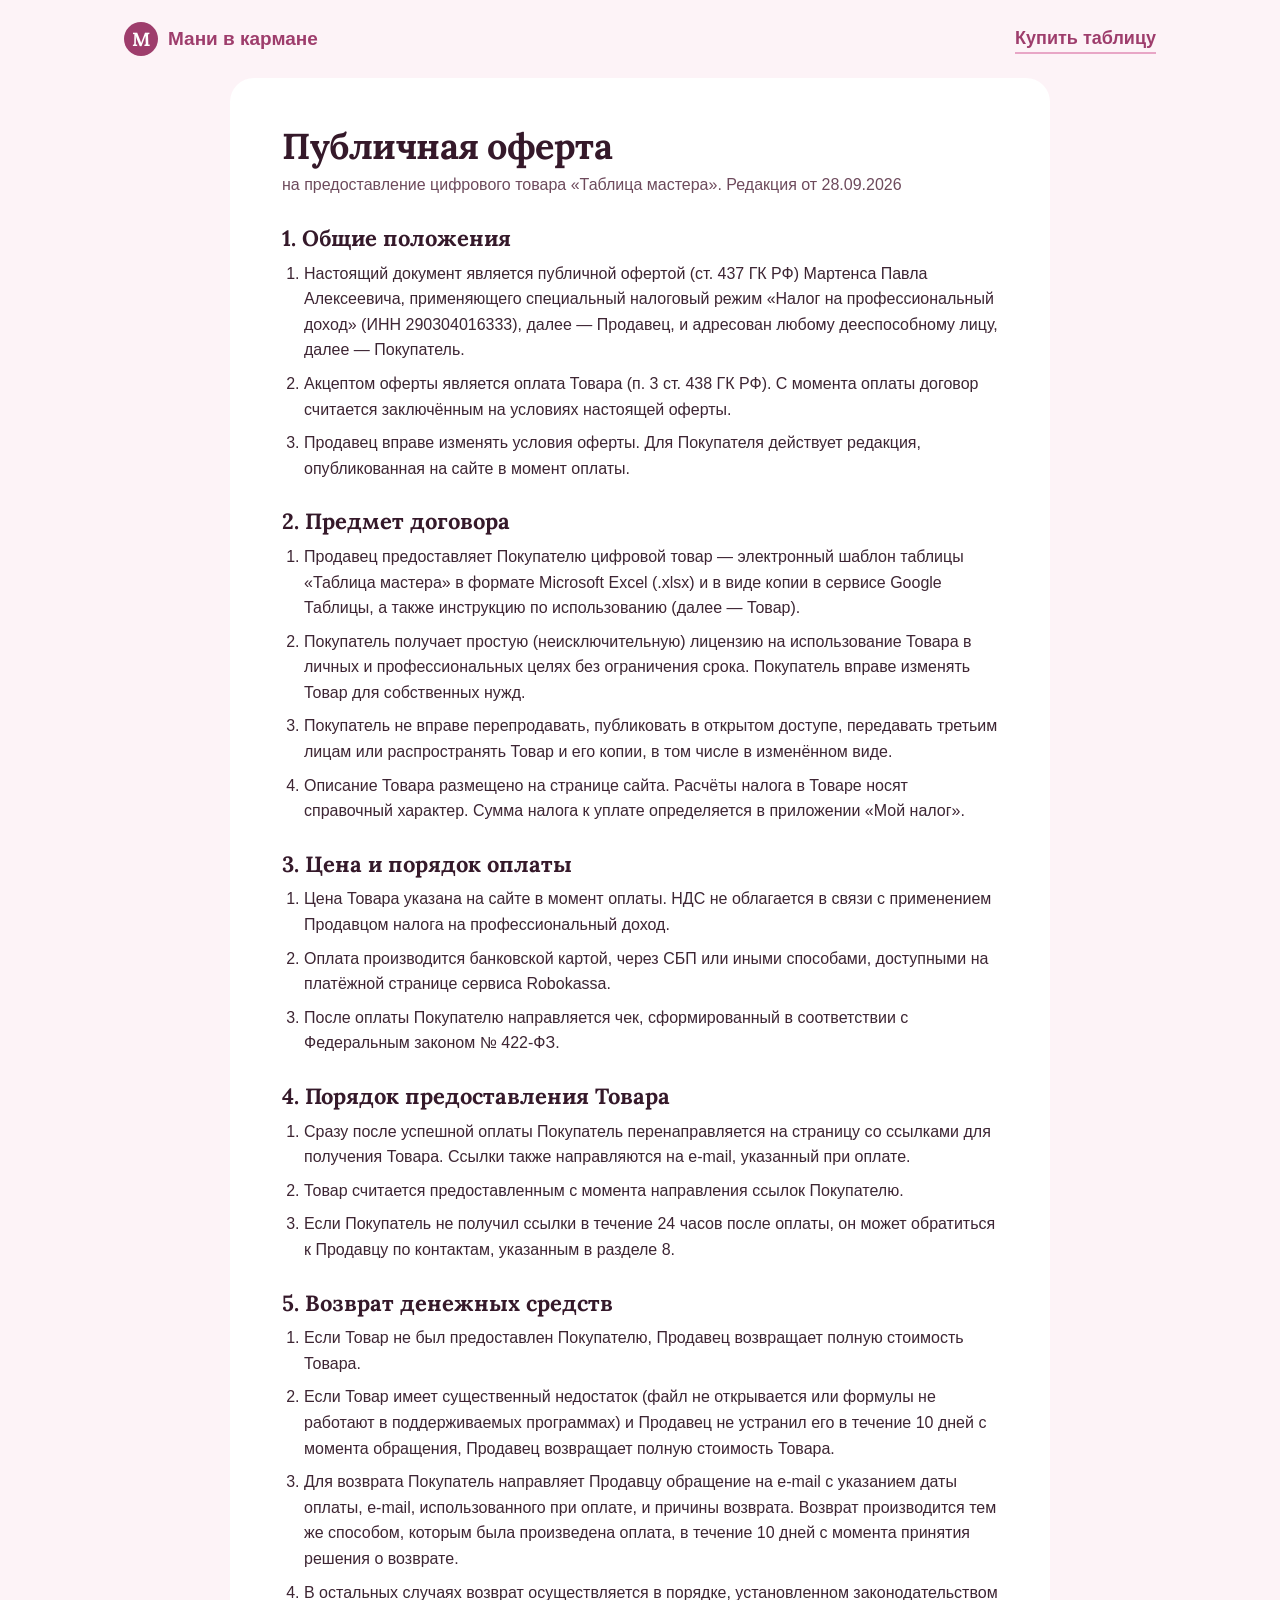
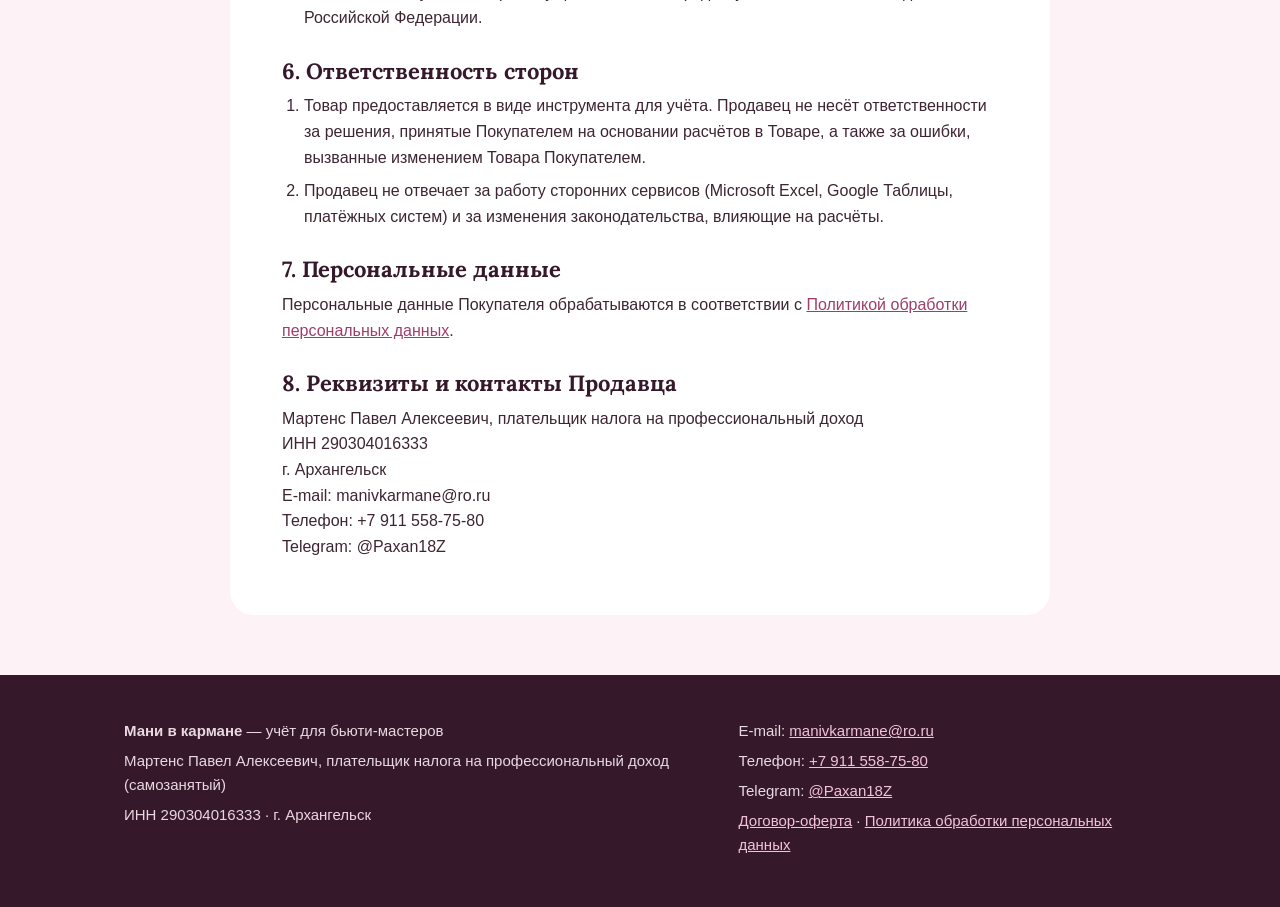
==== oferta.html @ c9b39fa6 "Add files via upload" ====
<!doctype html><html lang="ru"><head><meta charset="utf-8"><meta name="viewport" content="width=device-width,initial-scale=1">
<title>Договор-оферта | Мани в кармане</title><meta name="description" content="Публичная оферта на предоставление цифрового товара"><link rel="stylesheet" href="style.css">
<link rel="icon" href="data:image/svg+xml,<svg xmlns='http://www.w3.org/2000/svg' viewBox='0 0 64 64'><circle cx='32' cy='32' r='32' fill='%239e3d6c'/><text x='32' y='44' font-size='36' text-anchor='middle' fill='white' font-family='Georgia'>М</text></svg>"></head><body>
<header class="top"><div class="wrap"><a class="logo" href="index.html"><span class="m">М</span>Мани в кармане</a><a class="nav-buy" href="index.html#buy">Купить таблицу</a></div></header>
<main><article class="doc">
<h1>Публичная оферта</h1>
<p class="date">на предоставление цифрового товара «Таблица мастера». Редакция от 28.09.2026</p>

<h2>1. Общие положения</h2>
<ol>
<li>Настоящий документ является публичной офертой (ст. 437 ГК РФ) Мартенса Павла Алексеевича, применяющего специальный налоговый режим «Налог на профессиональный доход» (ИНН 290304016333), далее — Продавец, и адресован любому дееспособному лицу, далее — Покупатель.</li>
<li>Акцептом оферты является оплата Товара (п. 3 ст. 438 ГК РФ). С момента оплаты договор считается заключённым на условиях настоящей оферты.</li>
<li>Продавец вправе изменять условия оферты. Для Покупателя действует редакция, опубликованная на сайте в момент оплаты.</li>
</ol>

<h2>2. Предмет договора</h2>
<ol>
<li>Продавец предоставляет Покупателю цифровой товар — электронный шаблон таблицы «Таблица мастера» в формате Microsoft Excel (.xlsx) и в виде копии в сервисе Google Таблицы, а также инструкцию по использованию (далее — Товар).</li>
<li>Покупатель получает простую (неисключительную) лицензию на использование Товара в личных и профессиональных целях без ограничения срока. Покупатель вправе изменять Товар для собственных нужд.</li>
<li>Покупатель не вправе перепродавать, публиковать в открытом доступе, передавать третьим лицам или распространять Товар и его копии, в том числе в изменённом виде.</li>
<li>Описание Товара размещено на странице сайта. Расчёты налога в Товаре носят справочный характер. Сумма налога к уплате определяется в приложении «Мой налог».</li>
</ol>

<h2>3. Цена и порядок оплаты</h2>
<ol>
<li>Цена Товара указана на сайте в момент оплаты. НДС не облагается в связи с применением Продавцом налога на профессиональный доход.</li>
<li>Оплата производится банковской картой, через СБП или иными способами, доступными на платёжной странице сервиса Robokassa.</li>
<li>После оплаты Покупателю направляется чек, сформированный в соответствии с Федеральным законом № 422-ФЗ.</li>
</ol>

<h2>4. Порядок предоставления Товара</h2>
<ol>
<li>Сразу после успешной оплаты Покупатель перенаправляется на страницу со ссылками для получения Товара. Ссылки также направляются на e-mail, указанный при оплате.</li>
<li>Товар считается предоставленным с момента направления ссылок Покупателю.</li>
<li>Если Покупатель не получил ссылки в течение 24 часов после оплаты, он может обратиться к Продавцу по контактам, указанным в разделе 8.</li>
</ol>

<h2>5. Возврат денежных средств</h2>
<ol>
<li>Если Товар не был предоставлен Покупателю, Продавец возвращает полную стоимость Товара.</li>
<li>Если Товар имеет существенный недостаток (файл не открывается или формулы не работают в поддерживаемых программах) и Продавец не устранил его в течение 10 дней с момента обращения, Продавец возвращает полную стоимость Товара.</li>
<li>Для возврата Покупатель направляет Продавцу обращение на e-mail с указанием даты оплаты, e-mail, использованного при оплате, и причины возврата. Возврат производится тем же способом, которым была произведена оплата, в течение 10 дней с момента принятия решения о возврате.</li>
<li>В остальных случаях возврат осуществляется в порядке, установленном законодательством Российской Федерации.</li>
</ol>

<h2>6. Ответственность сторон</h2>
<ol>
<li>Товар предоставляется в виде инструмента для учёта. Продавец не несёт ответственности за решения, принятые Покупателем на основании расчётов в Товаре, а также за ошибки, вызванные изменением Товара Покупателем.</li>
<li>Продавец не отвечает за работу сторонних сервисов (Microsoft Excel, Google Таблицы, платёжных систем) и за изменения законодательства, влияющие на расчёты.</li>
</ol>

<h2>7. Персональные данные</h2>
<p>Персональные данные Покупателя обрабатываются в соответствии с <a href="privacy.html">Политикой обработки персональных данных</a>.</p>

<h2>8. Реквизиты и контакты Продавца</h2>
<p>Мартенс Павел Алексеевич, плательщик налога на профессиональный доход<br>
ИНН 290304016333<br>
г. Архангельск<br>
E-mail: manivkarmane@ro.ru<br>
Телефон: +7 911 558-75-80<br>
Telegram: @Paxan18Z</p>
</article></main>
<footer><div class="wrap">
<div>
<p><strong>Мани в кармане</strong> — учёт для бьюти-мастеров</p>
<p>Мартенс Павел Алексеевич, плательщик налога на профессиональный доход (самозанятый)</p>
<p>ИНН 290304016333 · г. Архангельск</p>
</div>
<div>
<p>E-mail: <a href="mailto:manivkarmane@ro.ru">manivkarmane@ro.ru</a></p>
<p>Телефон: <a href="tel:+79115587580">+7 911 558-75-80</a></p>
<p>Telegram: <a href="https://t.me/Paxan18Z">@Paxan18Z</a></p>
<p><a href="oferta.html">Договор-оферта</a> · <a href="privacy.html">Политика обработки персональных данных</a></p>
</div>
</div></footer>
</body></html>
---- style.css ----
@font-face{font-family:"Lora";src:url(fonts/Lora.ttf) format("truetype");font-weight:400 700;font-display:swap}
:root{--wine:#9e3d6c;--wine-d:#7d2c54;--ink:#35192a;--muted:#6d4a5c;--blush:#fdf3f7;--petal:#f3d6e4;--rose:#e8a6c6;--white:#fff;
--sans:"Segoe UI",Roboto,"Helvetica Neue",Arial,sans-serif;--serif:"Lora",Georgia,serif}
*{box-sizing:border-box;margin:0;padding:0}
html{scroll-behavior:smooth}
body{font-family:var(--sans);color:var(--ink);background:var(--blush);font-size:18px;line-height:1.6}
img{max-width:100%;display:block}
a{color:var(--wine)}
a:focus-visible,button:focus-visible{outline:3px solid var(--wine);outline-offset:3px;border-radius:6px}
.wrap{max-width:1080px;margin:0 auto;padding:0 24px}
header.top{padding:22px 0}
header.top .wrap{display:flex;align-items:center;justify-content:space-between}
.logo{display:flex;align-items:center;gap:10px;font-weight:700;color:var(--wine);text-decoration:none;font-size:19px}
.logo span.m{width:34px;height:34px;border-radius:50%;background:var(--wine);color:#fff;display:grid;place-items:center;font-family:var(--serif);font-size:19px}
.nav-buy{font-weight:700;text-decoration:none;color:var(--wine);border-bottom:2px solid var(--rose)}
h1,h2,h3{font-family:var(--serif);line-height:1.12;color:var(--ink)}
h1{font-size:clamp(38px,6vw,64px);letter-spacing:-.5px}
h2{font-size:clamp(30px,4vw,42px);margin-bottom:18px}
.hero{padding:36px 0 70px}
.hero .wrap{display:grid;grid-template-columns:1.05fr .95fr;gap:48px;align-items:center}
.hero p.lead{font-size:21px;color:var(--muted);margin:22px 0 30px;max-width:30ch}
.btn{display:inline-block;background:var(--wine);color:#fff;text-decoration:none;font-weight:700;font-size:19px;padding:17px 34px;border-radius:40px;transition:background .15s}
.btn:hover{background:var(--wine-d)}
.price-note{margin-top:14px;color:var(--muted);font-size:16px}
.price-note s{opacity:.7}
.hero img{border-radius:26px;box-shadow:0 30px 60px -28px rgba(110,30,70,.45);transform:rotate(1.5deg)}
.pain{background:var(--white);padding:70px 0}
.pain ul{list-style:none;display:grid;grid-template-columns:1fr 1fr;gap:14px 40px;margin-top:10px}
.pain li{padding-left:28px;position:relative;color:var(--muted)}
.pain li::before{content:"";position:absolute;left:0;top:.6em;width:12px;height:12px;border-radius:50%;background:var(--rose)}
.pain .answer{margin-top:34px;font-family:var(--serif);font-size:25px;color:var(--wine);max-width:38ch}
.feature{padding:70px 0}
.feature .wrap{display:grid;grid-template-columns:1fr 1fr;gap:56px;align-items:center}
.feature.flip .text{order:2}
.feature img{border-radius:22px;box-shadow:0 24px 50px -30px rgba(110,30,70,.5)}
.feature p{color:var(--muted);max-width:42ch}
.feature.alt{background:var(--petal)}
.buy{padding:80px 0;background:var(--wine);color:#fff;text-align:center}
.buy h2{color:#fff}
.buy .price{font-family:var(--serif);font-size:64px;font-weight:700;margin:8px 0}
.buy .old{font-size:22px;opacity:.75}
.buy ul{list-style:none;margin:22px auto 32px;max-width:520px;text-align:left}
.buy li{padding:8px 0 8px 30px;position:relative;border-bottom:1px solid rgba(255,255,255,.18)}
.buy li::before{content:"✓";position:absolute;left:0;font-weight:700;color:var(--rose)}
.buy .btn{background:#fff;color:var(--wine)}
.buy .btn:hover{background:var(--petal)}
.buy small{display:block;margin-top:18px;opacity:.85;font-size:15px}
.buy small a{color:#fff}
.faq{padding:70px 0}
.faq details{background:#fff;border-radius:16px;padding:18px 22px;margin-bottom:12px}
.faq summary{cursor:pointer;font-weight:700}
.faq details p{margin-top:10px;color:var(--muted)}
footer{background:var(--ink);color:#e9d8e1;padding:44px 0;font-size:15px}
footer .wrap{display:grid;grid-template-columns:1.4fr 1fr;gap:30px}
footer a{color:#f3c3db}
footer p{margin-bottom:6px}
.doc{background:#fff;max-width:820px;margin:0 auto 60px;padding:48px 52px;border-radius:24px;font-size:16px}
.doc h1{font-size:36px;margin-bottom:6px}
.doc h2{font-size:22px;margin:28px 0 10px}
.doc p,.doc li{margin-bottom:8px;color:#3d2533}
.doc ol,.doc ul{padding-left:22px}
.doc .date{color:var(--muted);margin-bottom:22px}
@media (max-width:820px){
 .hero .wrap,.feature .wrap,footer .wrap{grid-template-columns:1fr}
 .feature.flip .text{order:0}
 .pain ul{grid-template-columns:1fr}
 .hero img{transform:none}
 .doc{padding:28px 22px;border-radius:0}
}
@media (prefers-reduced-motion:reduce){html{scroll-behavior:auto}.btn{transition:none}}
.hero img{max-width:460px;justify-self:center}
.feature img{max-width:420px;justify-self:center;width:100%}
.feature .wrap{grid-template-columns:1.1fr .9fr}
.feature.flip .wrap{grid-template-columns:.9fr 1.1fr}
@media (max-width:820px){.feature .wrap,.feature.flip .wrap{grid-template-columns:1fr}}
img{height:auto}
.hero .wrap>*,.feature .wrap>*{min-width:0}
@media (max-width:820px){.hero img,.feature img{max-width:100%}.nav-buy{font-size:15px}.logo{font-size:16px}h1{font-size:34px}}
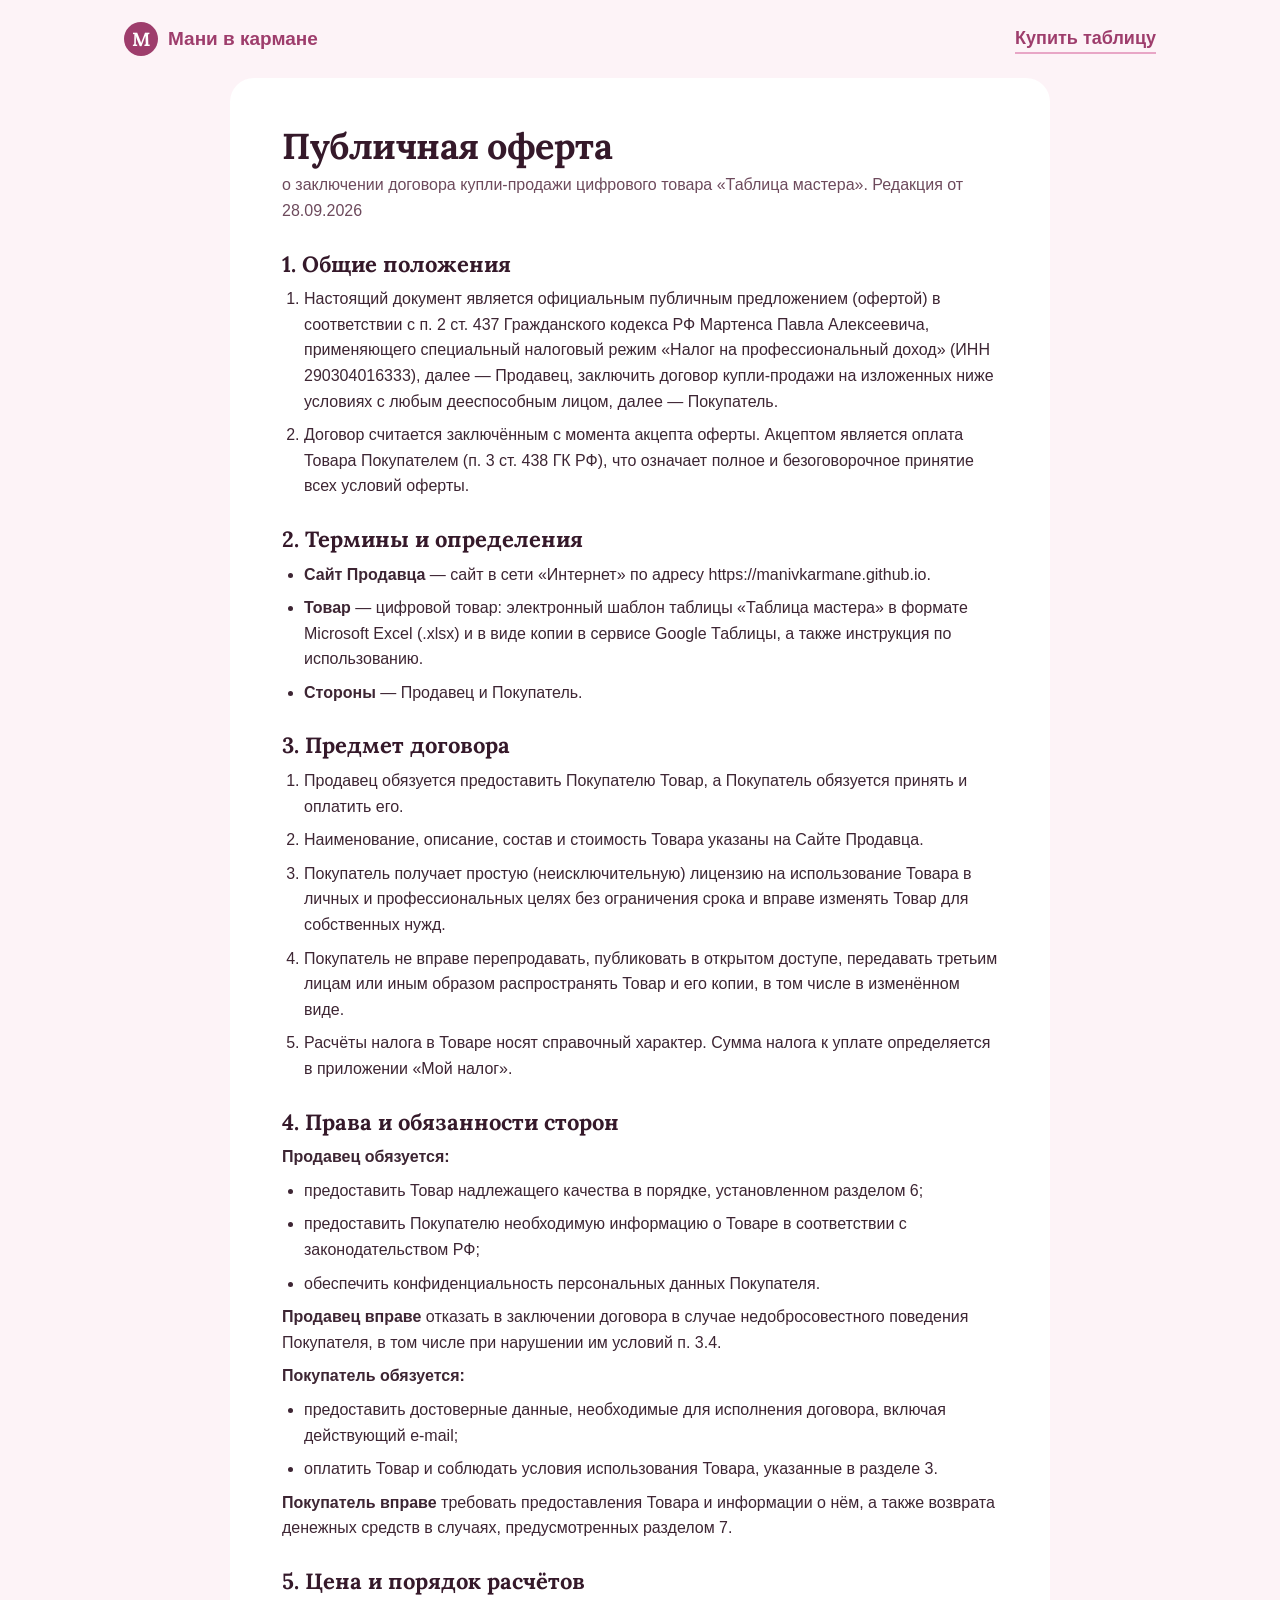
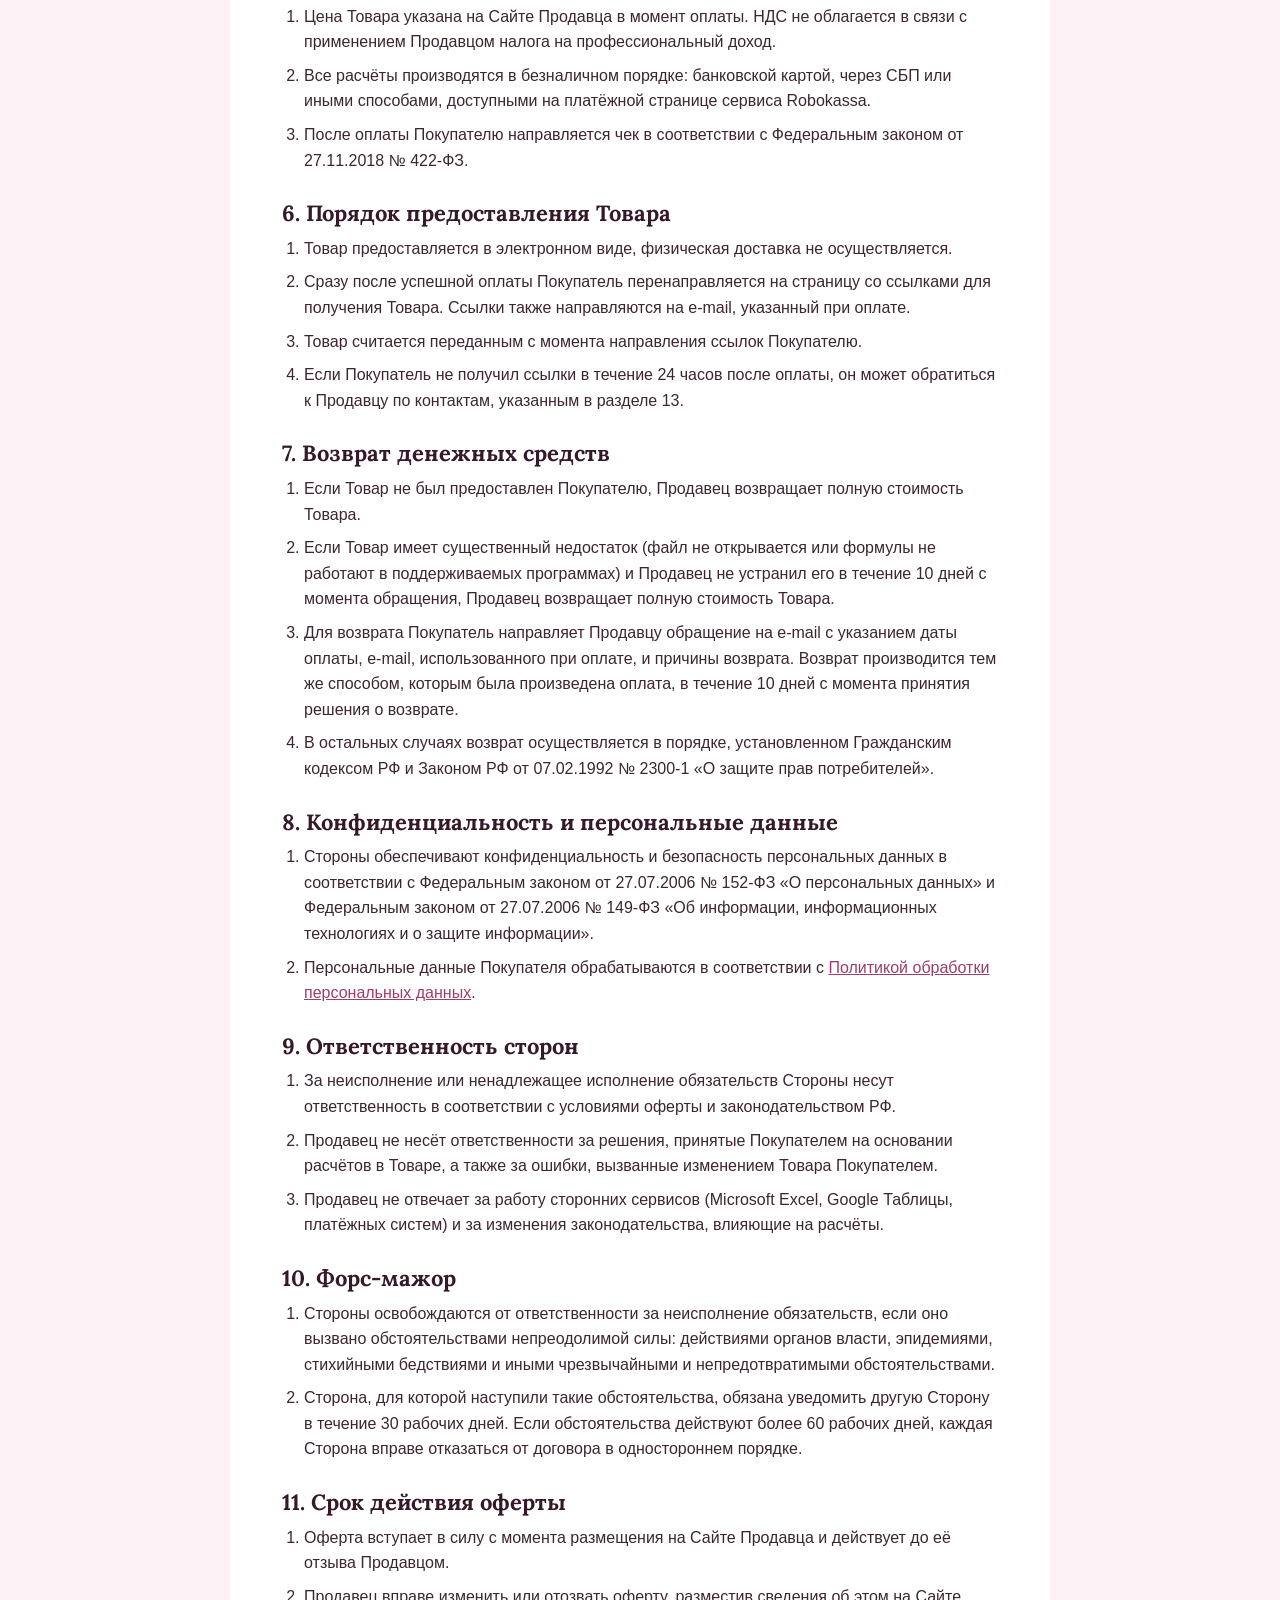
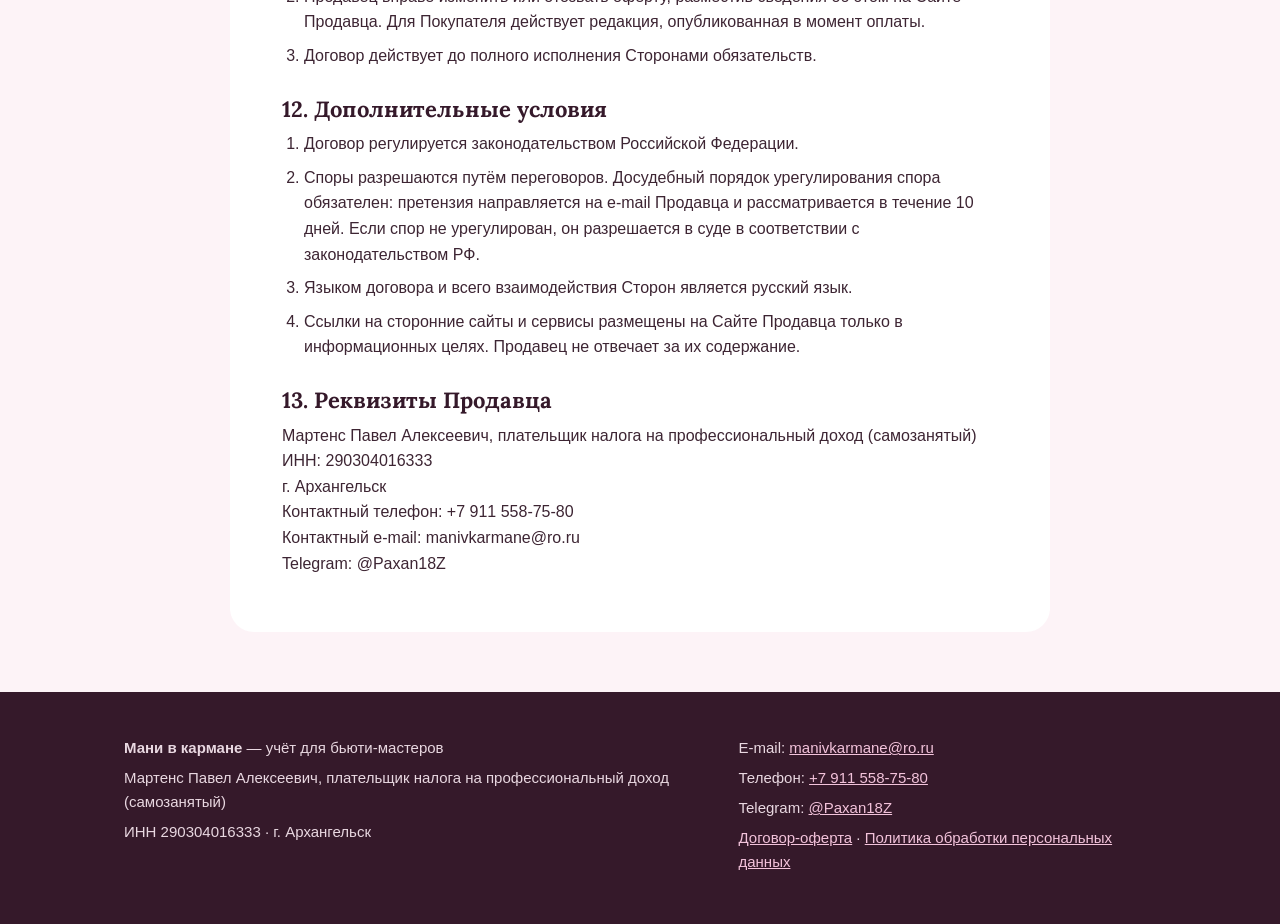
==== commit eb9d38de: "Add files via upload" ====
--- a/oferta.html
+++ b/oferta.html
@@ -1,63 +1,111 @@
 <!doctype html><html lang="ru"><head><meta charset="utf-8"><meta name="viewport" content="width=device-width,initial-scale=1">
-<title>Договор-оферта | Мани в кармане</title><meta name="description" content="Публичная оферта на предоставление цифрового товара"><link rel="stylesheet" href="style.css">
+<title>Публичная оферта | Мани в кармане</title><meta name="description" content="Публичная оферта на предоставление цифрового товара"><link rel="stylesheet" href="style.css">
 <link rel="icon" href="data:image/svg+xml,<svg xmlns='http://www.w3.org/2000/svg' viewBox='0 0 64 64'><circle cx='32' cy='32' r='32' fill='%239e3d6c'/><text x='32' y='44' font-size='36' text-anchor='middle' fill='white' font-family='Georgia'>М</text></svg>"></head><body>
 <header class="top"><div class="wrap"><a class="logo" href="index.html"><span class="m">М</span>Мани в кармане</a><a class="nav-buy" href="index.html#buy">Купить таблицу</a></div></header>
 <main><article class="doc">
 <h1>Публичная оферта</h1>
-<p class="date">на предоставление цифрового товара «Таблица мастера». Редакция от 28.09.2026</p>
+<p class="date">о заключении договора купли-продажи цифрового товара «Таблица мастера». Редакция от 28.09.2026</p>
 
 <h2>1. Общие положения</h2>
 <ol>
-<li>Настоящий документ является публичной офертой (ст. 437 ГК РФ) Мартенса Павла Алексеевича, применяющего специальный налоговый режим «Налог на профессиональный доход» (ИНН 290304016333), далее — Продавец, и адресован любому дееспособному лицу, далее — Покупатель.</li>
-<li>Акцептом оферты является оплата Товара (п. 3 ст. 438 ГК РФ). С момента оплаты договор считается заключённым на условиях настоящей оферты.</li>
-<li>Продавец вправе изменять условия оферты. Для Покупателя действует редакция, опубликованная на сайте в момент оплаты.</li>
+<li>Настоящий документ является официальным публичным предложением (офертой) в соответствии с п. 2 ст. 437 Гражданского кодекса РФ Мартенса Павла Алексеевича, применяющего специальный налоговый режим «Налог на профессиональный доход» (ИНН 290304016333), далее — Продавец, заключить договор купли-продажи на изложенных ниже условиях с любым дееспособным лицом, далее — Покупатель.</li>
+<li>Договор считается заключённым с момента акцепта оферты. Акцептом является оплата Товара Покупателем (п. 3 ст. 438 ГК РФ), что означает полное и безоговорочное принятие всех условий оферты.</li>
 </ol>
 
-<h2>2. Предмет договора</h2>
+<h2>2. Термины и определения</h2>
+<ul>
+<li><strong>Сайт Продавца</strong> — сайт в сети «Интернет» по адресу https://manivkarmane.github.io.</li>
+<li><strong>Товар</strong> — цифровой товар: электронный шаблон таблицы «Таблица мастера» в формате Microsoft Excel (.xlsx) и в виде копии в сервисе Google Таблицы, а также инструкция по использованию.</li>
+<li><strong>Стороны</strong> — Продавец и Покупатель.</li>
+</ul>
+
+<h2>3. Предмет договора</h2>
 <ol>
-<li>Продавец предоставляет Покупателю цифровой товар — электронный шаблон таблицы «Таблица мастера» в формате Microsoft Excel (.xlsx) и в виде копии в сервисе Google Таблицы, а также инструкцию по использованию (далее — Товар).</li>
-<li>Покупатель получает простую (неисключительную) лицензию на использование Товара в личных и профессиональных целях без ограничения срока. Покупатель вправе изменять Товар для собственных нужд.</li>
-<li>Покупатель не вправе перепродавать, публиковать в открытом доступе, передавать третьим лицам или распространять Товар и его копии, в том числе в изменённом виде.</li>
-<li>Описание Товара размещено на странице сайта. Расчёты налога в Товаре носят справочный характер. Сумма налога к уплате определяется в приложении «Мой налог».</li>
+<li>Продавец обязуется предоставить Покупателю Товар, а Покупатель обязуется принять и оплатить его.</li>
+<li>Наименование, описание, состав и стоимость Товара указаны на Сайте Продавца.</li>
+<li>Покупатель получает простую (неисключительную) лицензию на использование Товара в личных и профессиональных целях без ограничения срока и вправе изменять Товар для собственных нужд.</li>
+<li>Покупатель не вправе перепродавать, публиковать в открытом доступе, передавать третьим лицам или иным образом распространять Товар и его копии, в том числе в изменённом виде.</li>
+<li>Расчёты налога в Товаре носят справочный характер. Сумма налога к уплате определяется в приложении «Мой налог».</li>
 </ol>
 
-<h2>3. Цена и порядок оплаты</h2>
+<h2>4. Права и обязанности сторон</h2>
+<p><strong>Продавец обязуется:</strong></p>
+<ul>
+<li>предоставить Товар надлежащего качества в порядке, установленном разделом 6;</li>
+<li>предоставить Покупателю необходимую информацию о Товаре в соответствии с законодательством РФ;</li>
+<li>обеспечить конфиденциальность персональных данных Покупателя.</li>
+</ul>
+<p><strong>Продавец вправе</strong> отказать в заключении договора в случае недобросовестного поведения Покупателя, в том числе при нарушении им условий п. 3.4.</p>
+<p><strong>Покупатель обязуется:</strong></p>
+<ul>
+<li>предоставить достоверные данные, необходимые для исполнения договора, включая действующий e-mail;</li>
+<li>оплатить Товар и соблюдать условия использования Товара, указанные в разделе 3.</li>
+</ul>
+<p><strong>Покупатель вправе</strong> требовать предоставления Товара и информации о нём, а также возврата денежных средств в случаях, предусмотренных разделом 7.</p>
+
+<h2>5. Цена и порядок расчётов</h2>
 <ol>
-<li>Цена Товара указана на сайте в момент оплаты. НДС не облагается в связи с применением Продавцом налога на профессиональный доход.</li>
-<li>Оплата производится банковской картой, через СБП или иными способами, доступными на платёжной странице сервиса Robokassa.</li>
-<li>После оплаты Покупателю направляется чек, сформированный в соответствии с Федеральным законом № 422-ФЗ.</li>
+<li>Цена Товара указана на Сайте Продавца в момент оплаты. НДС не облагается в связи с применением Продавцом налога на профессиональный доход.</li>
+<li>Все расчёты производятся в безналичном порядке: банковской картой, через СБП или иными способами, доступными на платёжной странице сервиса Robokassa.</li>
+<li>После оплаты Покупателю направляется чек в соответствии с Федеральным законом от 27.11.2018 № 422-ФЗ.</li>
 </ol>
 
-<h2>4. Порядок предоставления Товара</h2>
+<h2>6. Порядок предоставления Товара</h2>
 <ol>
+<li>Товар предоставляется в электронном виде, физическая доставка не осуществляется.</li>
 <li>Сразу после успешной оплаты Покупатель перенаправляется на страницу со ссылками для получения Товара. Ссылки также направляются на e-mail, указанный при оплате.</li>
-<li>Товар считается предоставленным с момента направления ссылок Покупателю.</li>
-<li>Если Покупатель не получил ссылки в течение 24 часов после оплаты, он может обратиться к Продавцу по контактам, указанным в разделе 8.</li>
+<li>Товар считается переданным с момента направления ссылок Покупателю.</li>
+<li>Если Покупатель не получил ссылки в течение 24 часов после оплаты, он может обратиться к Продавцу по контактам, указанным в разделе 13.</li>
 </ol>
 
-<h2>5. Возврат денежных средств</h2>
+<h2>7. Возврат денежных средств</h2>
 <ol>
 <li>Если Товар не был предоставлен Покупателю, Продавец возвращает полную стоимость Товара.</li>
 <li>Если Товар имеет существенный недостаток (файл не открывается или формулы не работают в поддерживаемых программах) и Продавец не устранил его в течение 10 дней с момента обращения, Продавец возвращает полную стоимость Товара.</li>
 <li>Для возврата Покупатель направляет Продавцу обращение на e-mail с указанием даты оплаты, e-mail, использованного при оплате, и причины возврата. Возврат производится тем же способом, которым была произведена оплата, в течение 10 дней с момента принятия решения о возврате.</li>
-<li>В остальных случаях возврат осуществляется в порядке, установленном законодательством Российской Федерации.</li>
+<li>В остальных случаях возврат осуществляется в порядке, установленном Гражданским кодексом РФ и Законом РФ от 07.02.1992 № 2300-1 «О защите прав потребителей».</li>
 </ol>
 
-<h2>6. Ответственность сторон</h2>
+<h2>8. Конфиденциальность и персональные данные</h2>
 <ol>
-<li>Товар предоставляется в виде инструмента для учёта. Продавец не несёт ответственности за решения, принятые Покупателем на основании расчётов в Товаре, а также за ошибки, вызванные изменением Товара Покупателем.</li>
+<li>Стороны обеспечивают конфиденциальность и безопасность персональных данных в соответствии с Федеральным законом от 27.07.2006 № 152-ФЗ «О персональных данных» и Федеральным законом от 27.07.2006 № 149-ФЗ «Об информации, информационных технологиях и о защите информации».</li>
+<li>Персональные данные Покупателя обрабатываются в соответствии с <a href="privacy.html">Политикой обработки персональных данных</a>.</li>
+</ol>
+
+<h2>9. Ответственность сторон</h2>
+<ol>
+<li>За неисполнение или ненадлежащее исполнение обязательств Стороны несут ответственность в соответствии с условиями оферты и законодательством РФ.</li>
+<li>Продавец не несёт ответственности за решения, принятые Покупателем на основании расчётов в Товаре, а также за ошибки, вызванные изменением Товара Покупателем.</li>
 <li>Продавец не отвечает за работу сторонних сервисов (Microsoft Excel, Google Таблицы, платёжных систем) и за изменения законодательства, влияющие на расчёты.</li>
 </ol>
 
-<h2>7. Персональные данные</h2>
-<p>Персональные данные Покупателя обрабатываются в соответствии с <a href="privacy.html">Политикой обработки персональных данных</a>.</p>
+<h2>10. Форс-мажор</h2>
+<ol>
+<li>Стороны освобождаются от ответственности за неисполнение обязательств, если оно вызвано обстоятельствами непреодолимой силы: действиями органов власти, эпидемиями, стихийными бедствиями и иными чрезвычайными и непредотвратимыми обстоятельствами.</li>
+<li>Сторона, для которой наступили такие обстоятельства, обязана уведомить другую Сторону в течение 30 рабочих дней. Если обстоятельства действуют более 60 рабочих дней, каждая Сторона вправе отказаться от договора в одностороннем порядке.</li>
+</ol>
 
-<h2>8. Реквизиты и контакты Продавца</h2>
-<p>Мартенс Павел Алексеевич, плательщик налога на профессиональный доход<br>
-ИНН 290304016333<br>
+<h2>11. Срок действия оферты</h2>
+<ol>
+<li>Оферта вступает в силу с момента размещения на Сайте Продавца и действует до её отзыва Продавцом.</li>
+<li>Продавец вправе изменить или отозвать оферту, разместив сведения об этом на Сайте Продавца. Для Покупателя действует редакция, опубликованная в момент оплаты.</li>
+<li>Договор действует до полного исполнения Сторонами обязательств.</li>
+</ol>
+
+<h2>12. Дополнительные условия</h2>
+<ol>
+<li>Договор регулируется законодательством Российской Федерации.</li>
+<li>Споры разрешаются путём переговоров. Досудебный порядок урегулирования спора обязателен: претензия направляется на e-mail Продавца и рассматривается в течение 10 дней. Если спор не урегулирован, он разрешается в суде в соответствии с законодательством РФ.</li>
+<li>Языком договора и всего взаимодействия Сторон является русский язык.</li>
+<li>Ссылки на сторонние сайты и сервисы размещены на Сайте Продавца только в информационных целях. Продавец не отвечает за их содержание.</li>
+</ol>
+
+<h2>13. Реквизиты Продавца</h2>
+<p>Мартенс Павел Алексеевич, плательщик налога на профессиональный доход (самозанятый)<br>
+ИНН: 290304016333<br>
 г. Архангельск<br>
-E-mail: manivkarmane@ro.ru<br>
-Телефон: +7 911 558-75-80<br>
+Контактный телефон: +7 911 558-75-80<br>
+Контактный e-mail: manivkarmane@ro.ru<br>
 Telegram: @Paxan18Z</p>
 </article></main>
 <footer><div class="wrap">
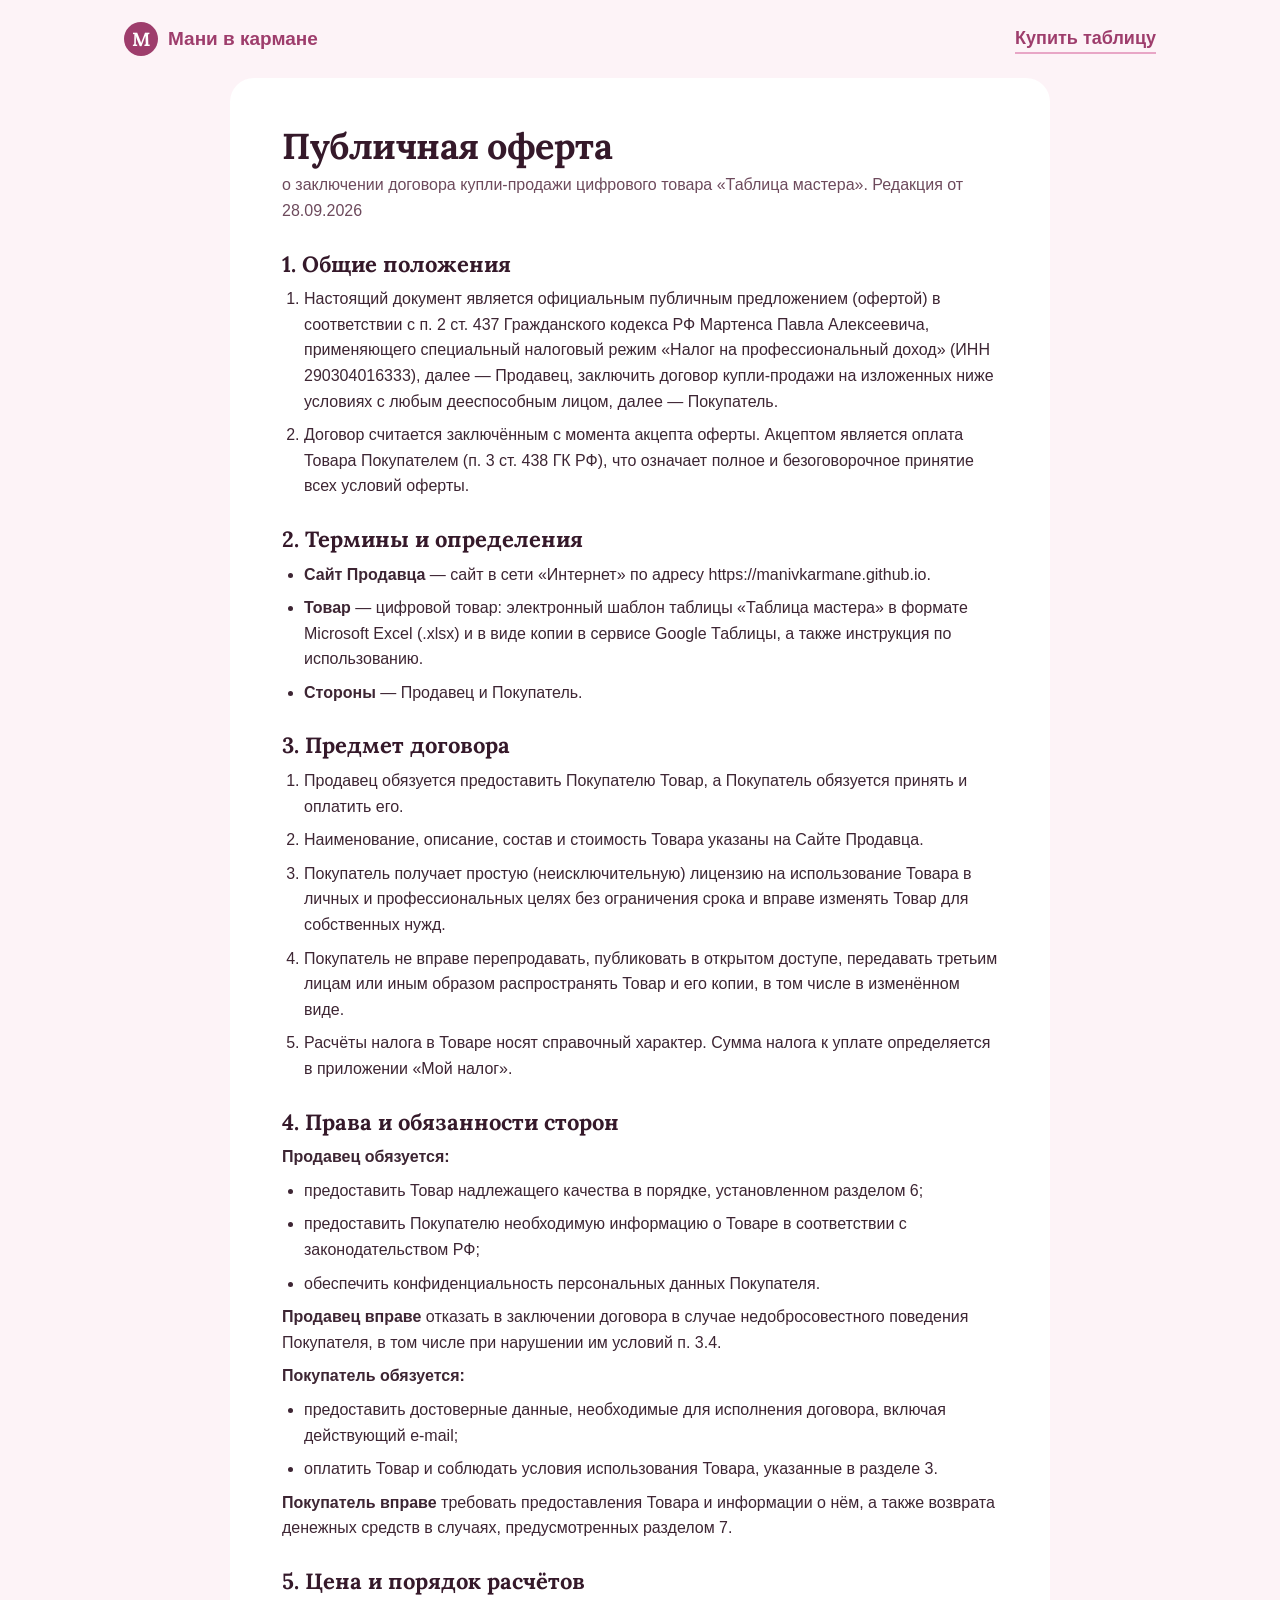
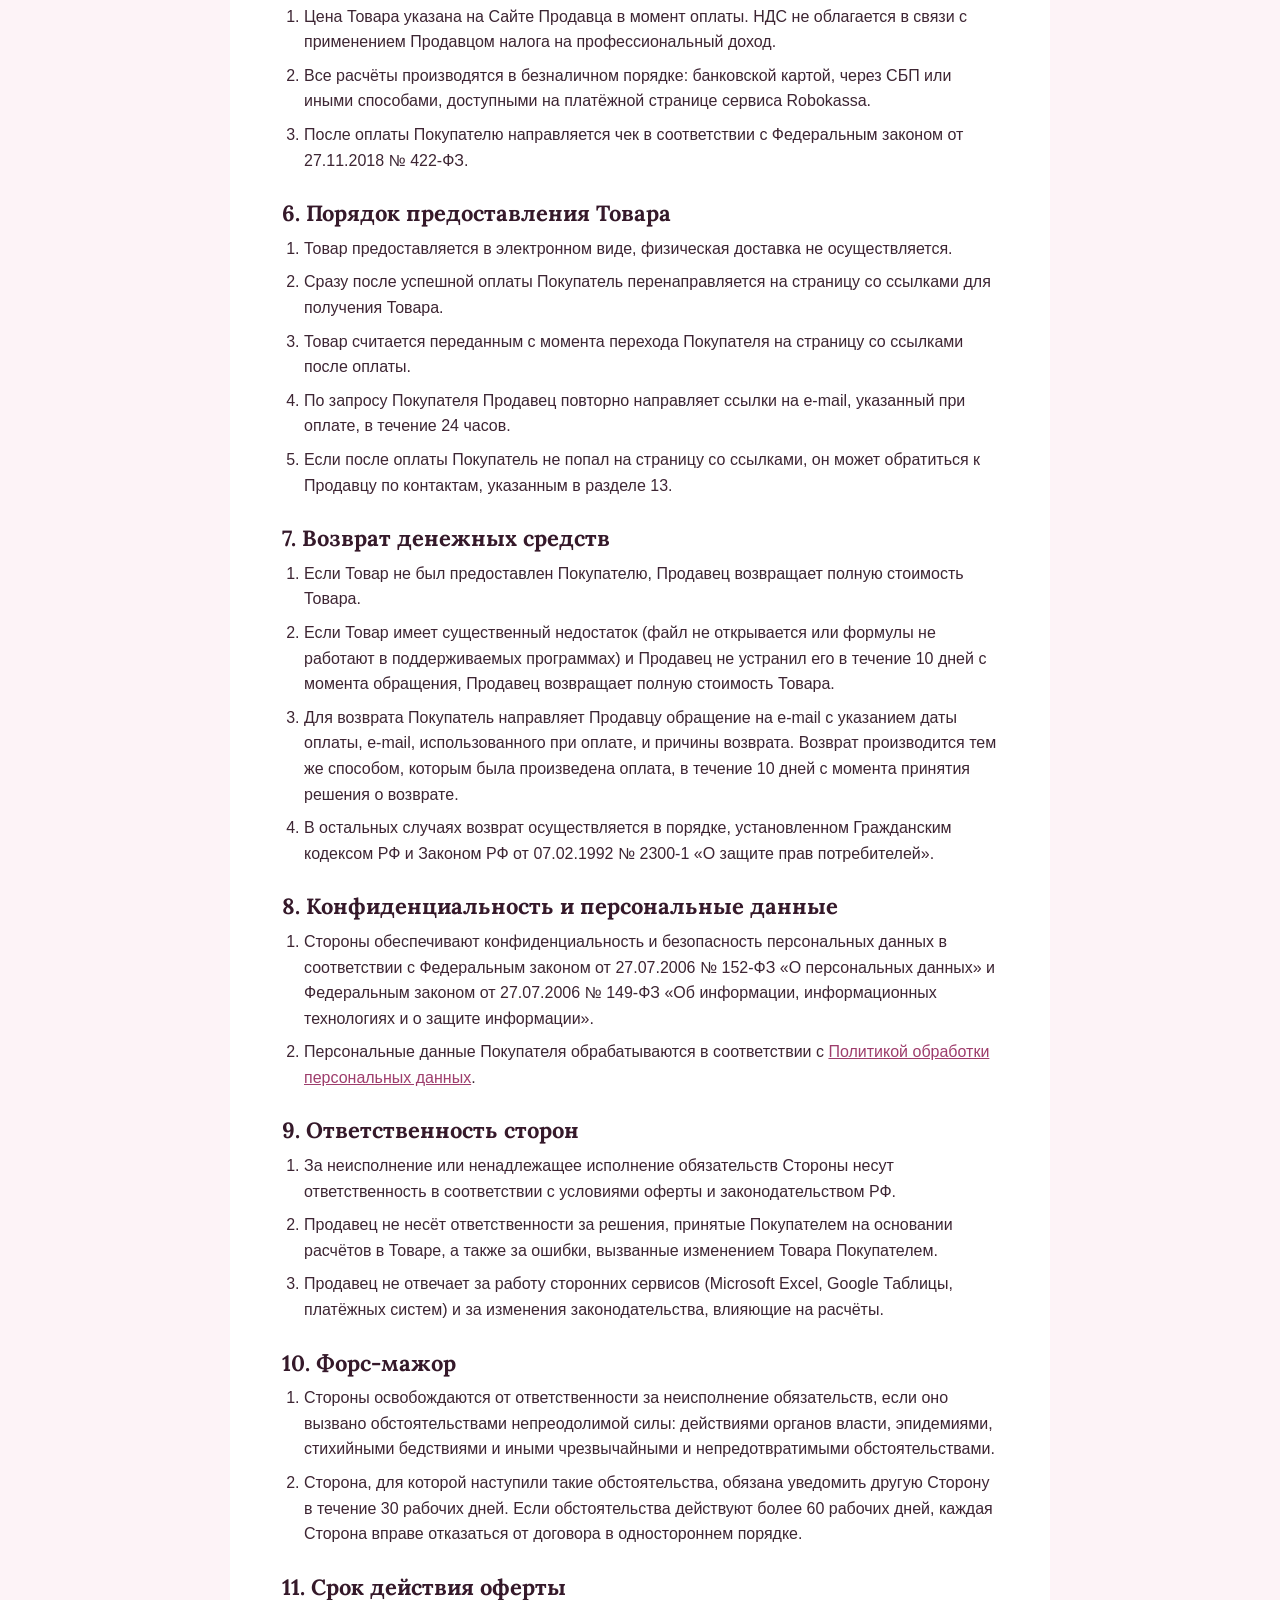
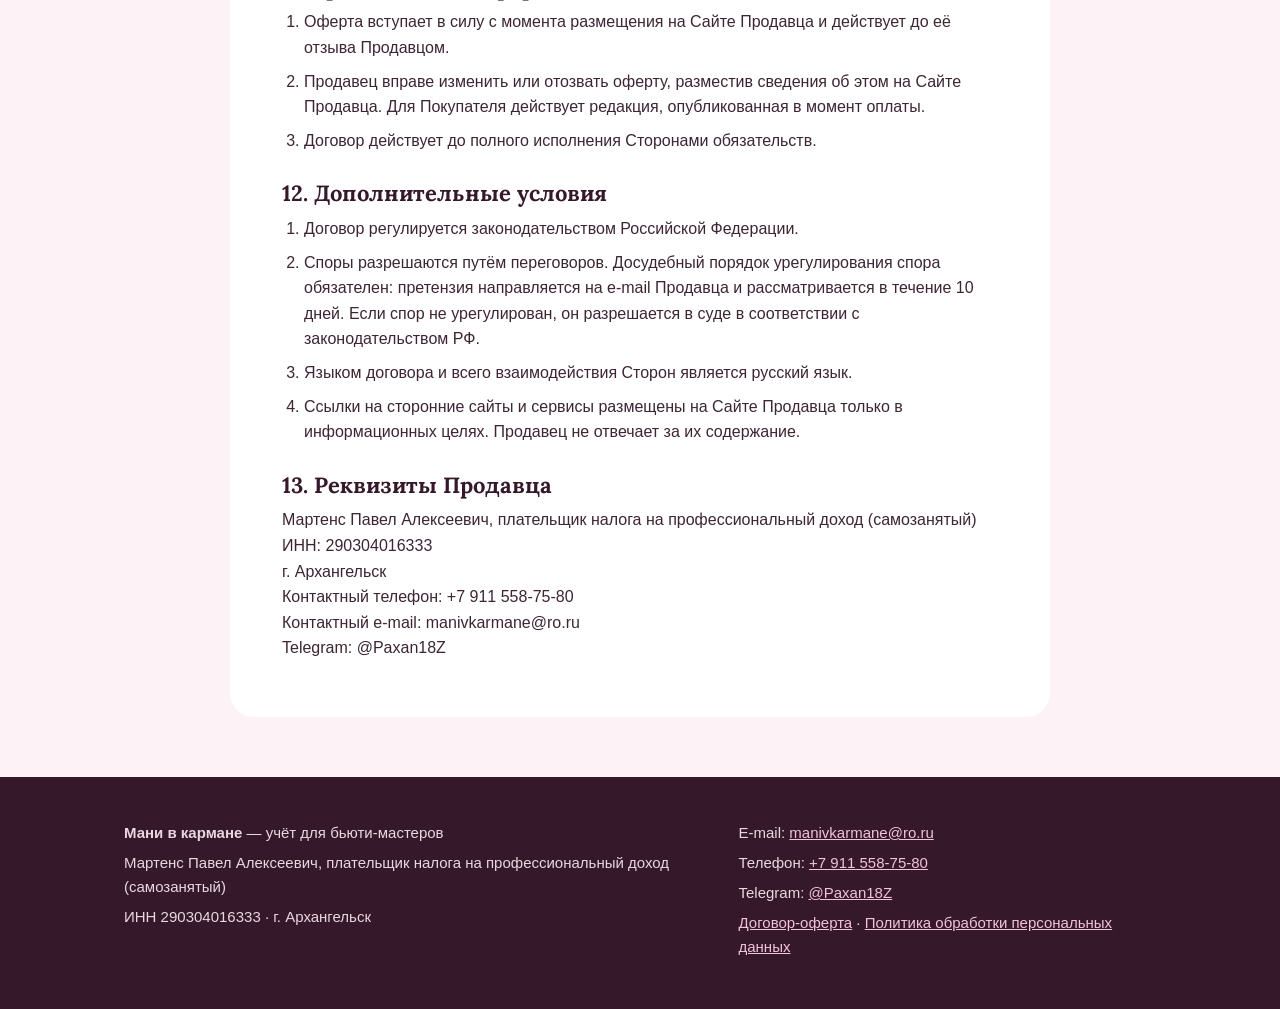
==== commit 84599daa: "Rename oferta(1).html to oferta.html" ====
--- a/oferta.html
+++ b/oferta.html
@@ -53,9 +53,10 @@
 <h2>6. Порядок предоставления Товара</h2>
 <ol>
 <li>Товар предоставляется в электронном виде, физическая доставка не осуществляется.</li>
-<li>Сразу после успешной оплаты Покупатель перенаправляется на страницу со ссылками для получения Товара. Ссылки также направляются на e-mail, указанный при оплате.</li>
-<li>Товар считается переданным с момента направления ссылок Покупателю.</li>
-<li>Если Покупатель не получил ссылки в течение 24 часов после оплаты, он может обратиться к Продавцу по контактам, указанным в разделе 13.</li>
+<li>Сразу после успешной оплаты Покупатель перенаправляется на страницу со ссылками для получения Товара.</li>
+<li>Товар считается переданным с момента перехода Покупателя на страницу со ссылками после оплаты.</li>
+<li>По запросу Покупателя Продавец повторно направляет ссылки на e-mail, указанный при оплате, в течение 24 часов.</li>
+<li>Если после оплаты Покупатель не попал на страницу со ссылками, он может обратиться к Продавцу по контактам, указанным в разделе 13.</li>
 </ol>
 
 <h2>7. Возврат денежных средств</h2>
@@ -121,4 +122,4 @@
 <p><a href="oferta.html">Договор-оферта</a> · <a href="privacy.html">Политика обработки персональных данных</a></p>
 </div>
 </div></footer>
-</body></html>+</body></html>
--- a/style.css
+++ b/style.css
@@ -76,3 +76,6 @@
 img{height:auto}
 .hero .wrap>*,.feature .wrap>*{min-width:0}
 @media (max-width:820px){.hero img,.feature img{max-width:100%}.nav-buy{font-size:15px}.logo{font-size:16px}h1{font-size:34px}}
+.thanks .btn{margin:6px 0 4px}
+.btn-light{background:var(--petal);color:var(--wine)}
+.btn-light:hover{background:var(--rose);color:#fff}
